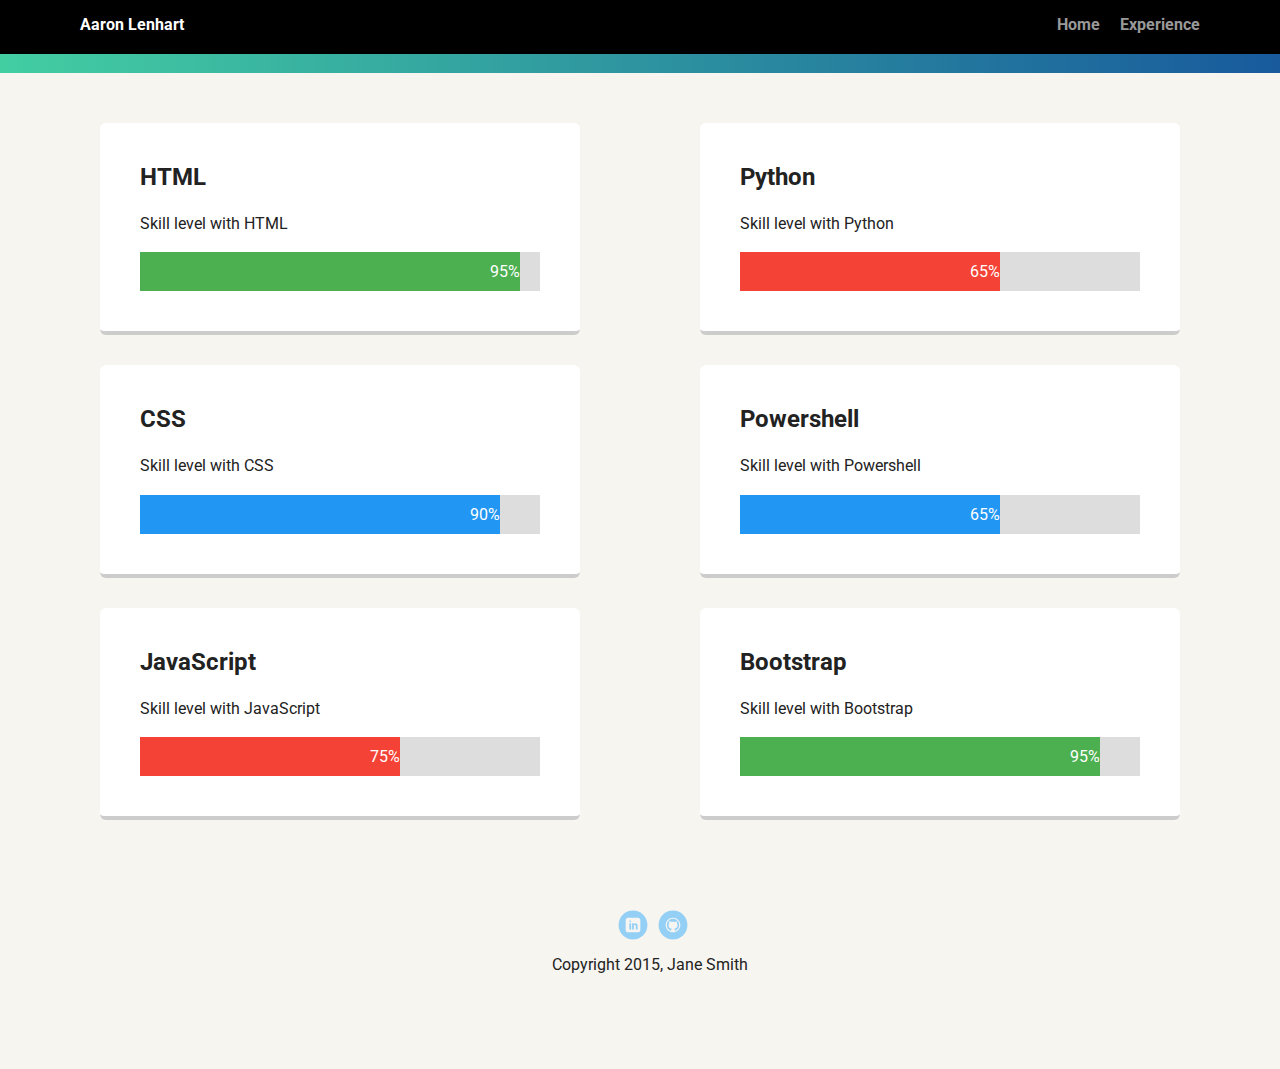
==== portfolio_update_v1/experience.html @ 0028b256 "Final updates" ====
<!doctype html>
<html lang="en">
<head>
  <meta charset="utf-8">
  <title>Aaron Lenhart's Profile</title>
  <meta name="viewport" content="width=device-width, initial-scale=1.0">
  <link rel="stylesheet" href="styles.css">
  <link href="https://fonts.googleapis.com/css?family=Muli%7CRoboto:400,300,500,700,900" rel="stylesheet"></head>
  <body>

    <div class="main-nav">
        <ul class="nav">
          <li class="name">Aaron Lenhart</li>
          <li><a href="index.html">Home</a></li>
          <li><a href="experience.html">Experience</a></li>
        </ul>
    </div>

    <div id="video-header">
      <div class="gradient">
        <video width="100%" autoplay muted loop >
        <source src="images/backgroundvid.mp4" type="video/mp4">
      </div>
      </video>
    </div>

    <main class="flex">
      <div class="contain">
        <div class="card">
          <h2>HTML</h2>
          <p>Skill level with HTML</p>
          <div class="container">
          <div class="skills html">95%</div>
        </div>
        </div>

        <div class="card">
          <h2>CSS</h2>
          <p>Skill level with CSS</p>
          <div class="container">
          <div class="skills css">90%</div>
          </div>
        </div>

        <div class="card">
          <h2>JavaScript</h2>
          <p>Skill level with JavaScript</p>
          <div class="container">
          <div class="skills js">75%</div>
          </div>

        </div>
      </div>
      <div class="contain">
        <div class="card-two">
          <h2>Python</h2>
          <p>Skill level with Python</p>
          <div class="container">
          <div class="skills python">65%</div>
          </div>
        </div>

        <div class="card-two">
          <h2>Powershell</h2>
          <p>Skill level with Powershell</p>
          <div class="container">
          <div class="skills powershell">65%</div>
          </div>
        </div>

        <div class="card-two">
          <h2>Bootstrap</h2>
          <p>Skill level with Bootstrap</p>
          <div class="container">
          <div class="skills bootstrap">95%</div>
          </div>
        </div>
      </div>
    </main>
    <footer>
      <ul>
        <li><a href="http://www.linkedin.com/in/aaron-lenhart-2842167a" class="social linkedin" target="_blank">LinkedIn</a></li>
        <li><a href="https://github.com/airinnlionhart" class="social github">Github</a></li>
      </ul>
      <p class="copyright">Copyright 2015, Jane Smith</p>
    </footer>
  </body>
  </html>
---- portfolio_update_v1/styles.css ----
/* Global Layout Set-up */
* {
  box-sizing: border-box;
}

body {
  margin: 0;
  padding: 0;
  text-align: center;
  font-family: 'Roboto', sans-serif;
  color: #222;
  background: #f7f5f0;
}
/* Link Styles */

a {
  text-decoration: none;
  color: #999;
}
a:hover {
  color: #6633ff;
}

/* Section Styles */

.main-nav {
  width: 100%;
  background: black;
  min-height: 30px;
  padding: 10px;
  position: fixed;
  text-align: center;
  z-index: 1;
}
.nav {
  display: flex;
  justify-content: space-around;
  font-weight: 700;
  list-style-type: none;
  margin: 0 auto;
  padding: 0;
}

.nav .name {
    display: block;
    margin-right: auto;
    color: white;
}
.nav li {
  padding: 5px 10px 10px 10px;
}
.nav a {
  transition: all .5s;
}
.nav a:hover {
  color: white
}

#video-header{
  background: linear-gradient(90deg, #43cea2, #185a9d);
  z-index: 0;
  background-size: cover;
  padding-top: 54px;
  position: static;

}
#video-header video{
 margin-top: -300px;
  width: 100%;
  z-index: 0;
  opacity: .55
}



header {
  text-align: center;
  background: linear-gradient(90deg, #43cea2, #185a9d),
              url('images/bckrnd.jpg') no-repeat;
  background-blend-mode: multiply;
  background-position: center;
  background-size: cover;
  padding-top: 60px;
  padding-bottom: 25px;

}


header {
  line-height: 1.5;
}
header .profile-image {
  margin-top: 50px;
  width: 150px;
  height: 150px;
  border-radius: 50%;
  border: 3px solid white;
  transition: all .5s;

}
header .profile-image:hover {
  transform: scale(1.2) rotate(5deg);
}
.tag {
  background-color: #efefef;
  color: black;
  padding: 10px;
  border-radius: 5px;
  display: table;
  margin: 15px auto;

}
.location {
  background-color: #222;
  color: yellow;

}
.card {
  margin: 30px;
  padding: 20px 40px 40px;
  min-width: 400px;
  max-width: 500px;
  text-align: left;
  background: #fff;
  border-bottom: 4px solid #ccc;
  border-radius: 6px;
  transition: all .5s;
}
.card-two{
  margin: 30px;
  padding: 20px 40px 40px;
  min-width: 400px;
  max-width: 500px;
  text-align: left;
  background: #fff;
  border-bottom: 4px solid #ccc;
  border-radius: 6px;
  transition: all .5s;
}
.card:hover {
  -webkit-animation: random 5s infinite;
   animation: random 5s infinite;
}
.card-two:hover{
  -webkit-animation: random 5s infinite;
   animation: random 5s infinite;
}
@keyframes  random {
    60% { border-color: blue; }
    75% { border-color: white; }
}
.contain{
  width: 45%
}

ul.skills {
  padding: 0;
  text-align: center;
}

.skills li {
  border-radius: 6px;
  display: inline-block;
  background: #ff9904;
  color: white;
  padding: 5px 10px;
  margin: 2px;
}

.skills li:nth-child(odd) {
  background: #0399ff;
}

footer {
  width: 100%;
  min-height: 30px;
  padding: 20px 0 40px 20px;
}

footer .copyright {
  top: -8px;
  font-size: .75em;
}

footer ul {
  list-style-type: none;
  margin: 0;
  padding: 0;
}

footer ul li {
  display: inline-block;
}

a.social {
  display: inline-block;
  text-indent: -9999px;
  margin-left: 5px;
  width: 30px;
  height: 30px;
  background-size: 30px 30px;
  opacity: .4;
  transition: all .5s;
}
a.twitter {
  background-image: url(images/twitter.svg);
}
a.linkedin {
  background-image: url(images/linkedin.svg);
}
a.github {
  background-image: url(images/github.svg);
}
a.social:hover {
  opacity: 1;
  transform: scale(1.9) rotate(5deg);
}
.clearfix {
  clear: both;
}

/* Styles for larger screens */
@media screen and (min-width: 720px) {

  .flex {
      display: -ms-flexbox;      /* TWEENER - IE 10 */
      display: flex;
      max-width: 1200px;
      -ms-flex-pack: distribute;
      justify-content: space-around;
      margin: 0 auto;
  }

  header {
    min-height: 470px;
  }

  .nav {
    max-width: 1200px;
    padding: 0 30px;
  }


  main {
    padding-top: 20px;
  }

  main p {
    line-height: 1.6em;
  }

  footer {
    font-size: 1.3em;
    max-width: 1200px;
    margin: 40px auto;
  }



  .container {
    width: 100%;
    background-color: #ddd;
  }

  .skills {
    text-align: right;
    padding-top: 10px;
    padding-bottom: 10px;
    color: white;
  }

  .html {width: 95%; background-color: #4CAF50;}
  .css {width: 90%; background-color: #2196F3;}
  .js {width: 65%; background-color: #f44336;}
  .python {width: 65%; background-color: #f44336;}
  .powershell {width: 65%; background-color: #2196F3;}
  .bootstrap {width: 90%; background-color: #4CAF50;}


}
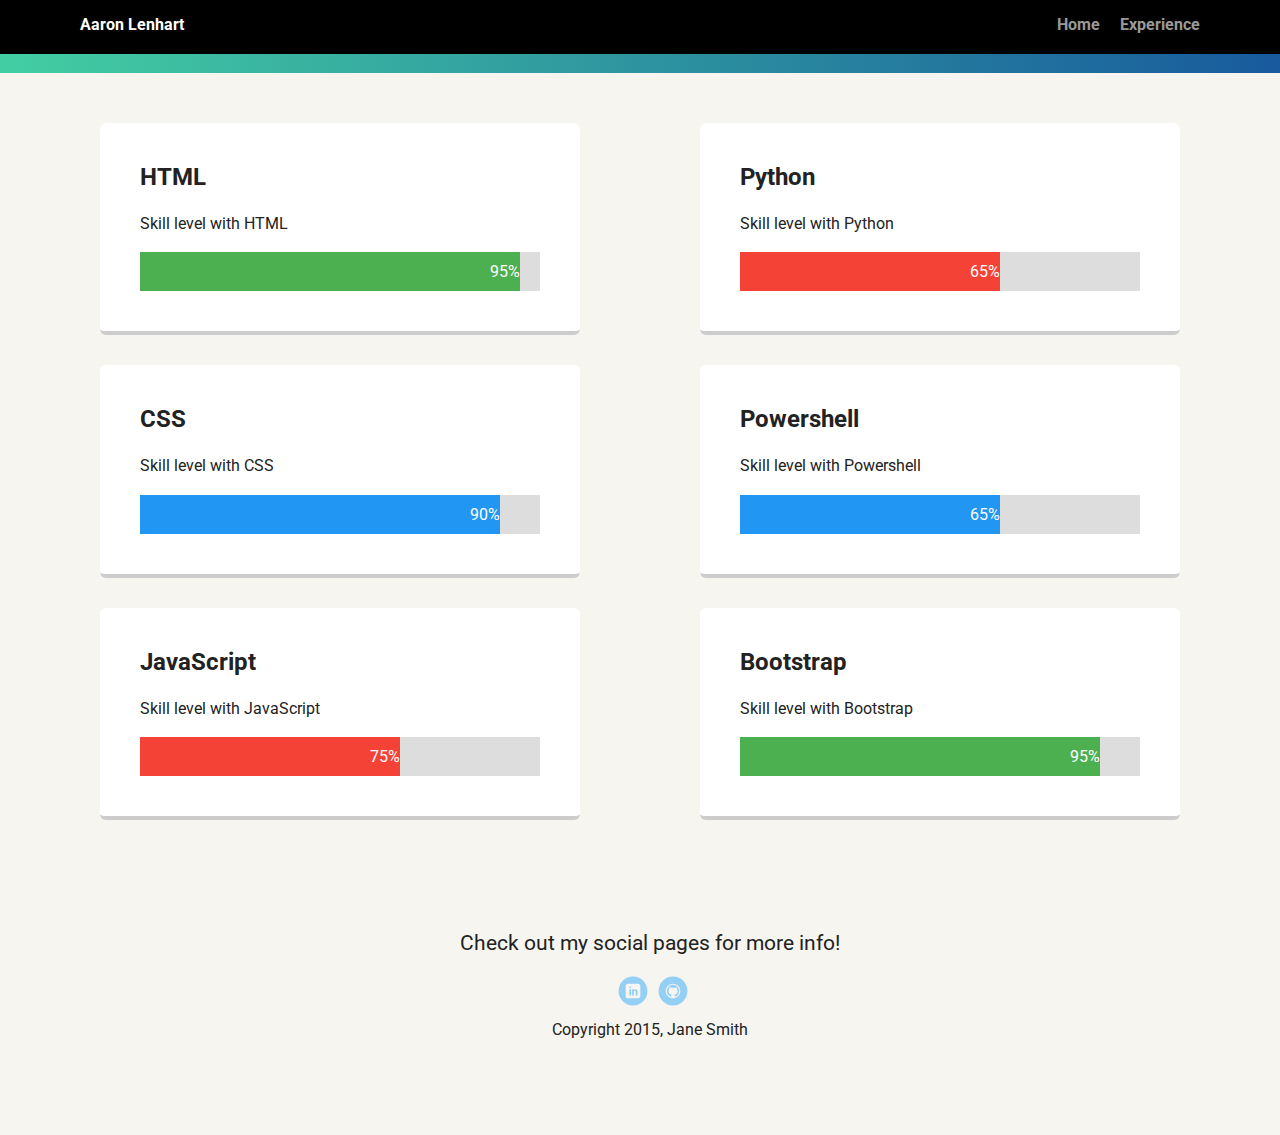
==== commit ec88a9fd: "Fixed" ====
--- a/portfolio_update_v1/experience.html
+++ b/portfolio_update_v1/experience.html
@@ -78,6 +78,7 @@
       </div>
     </main>
     <footer>
+      <p>Check out my social pages for more info!</p>
       <ul>
         <li><a href="http://www.linkedin.com/in/aaron-lenhart-2842167a" class="social linkedin" target="_blank">LinkedIn</a></li>
         <li><a href="https://github.com/airinnlionhart" class="social github">Github</a></li>
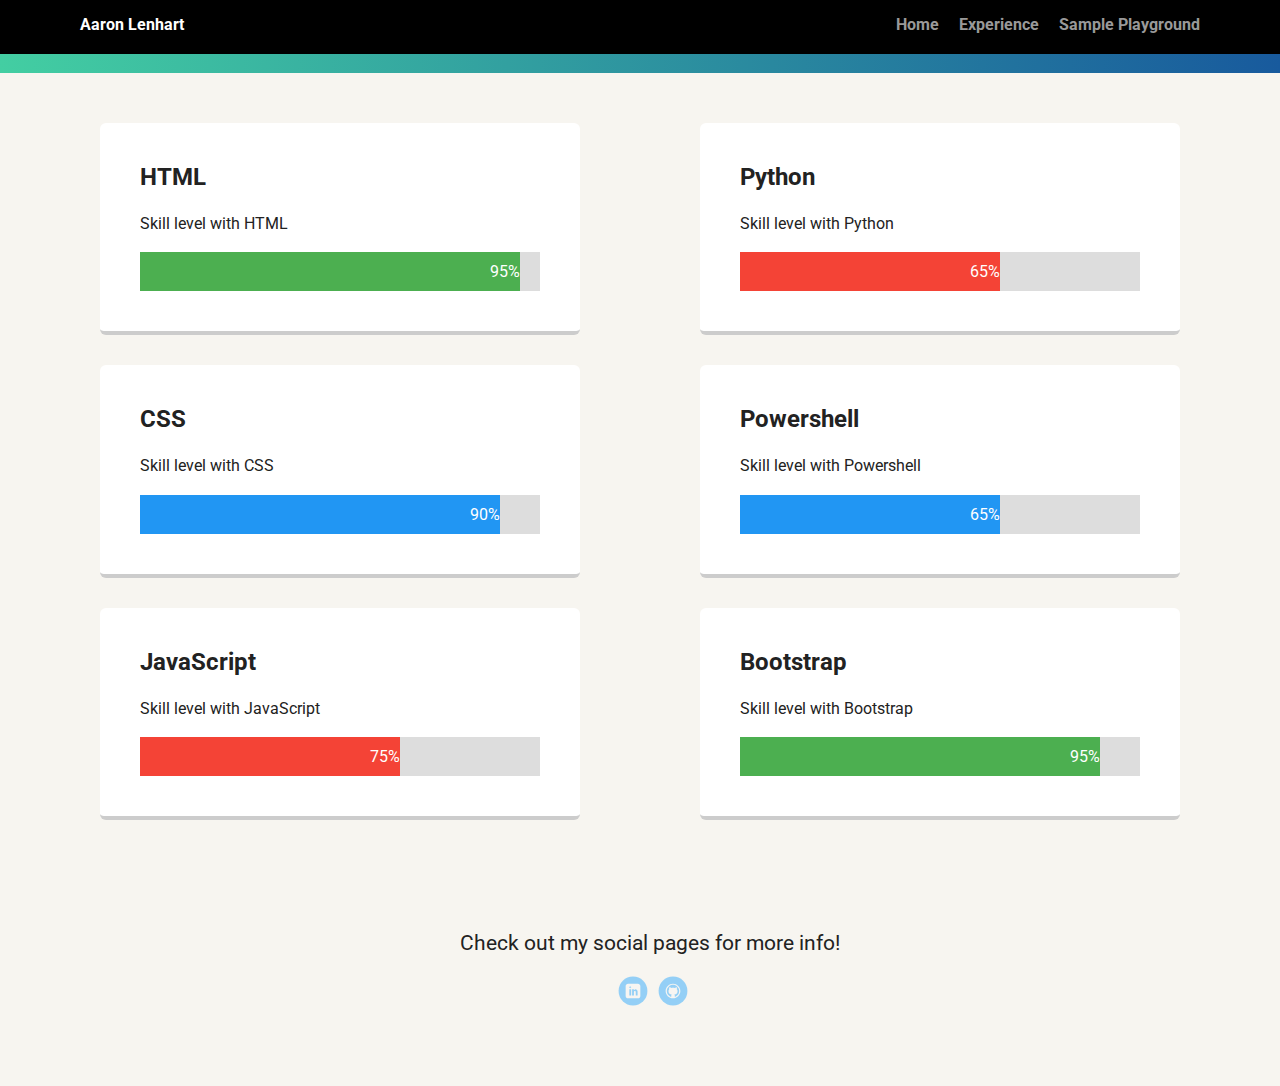
==== commit 0f33c219: "Added more to show" ====
--- a/portfolio_update_v1/experience.html
+++ b/portfolio_update_v1/experience.html
@@ -13,6 +13,7 @@
           <li class="name">Aaron Lenhart</li>
           <li><a href="index.html">Home</a></li>
           <li><a href="experience.html">Experience</a></li>
+          <li><a href="landingPage.html">Sample Playground</a></li>
         </ul>
     </div>
 
@@ -83,7 +84,7 @@
         <li><a href="http://www.linkedin.com/in/aaron-lenhart-2842167a" class="social linkedin" target="_blank">LinkedIn</a></li>
         <li><a href="https://github.com/airinnlionhart" class="social github">Github</a></li>
       </ul>
-      <p class="copyright">Copyright 2015, Jane Smith</p>
+      
     </footer>
   </body>
   </html>
